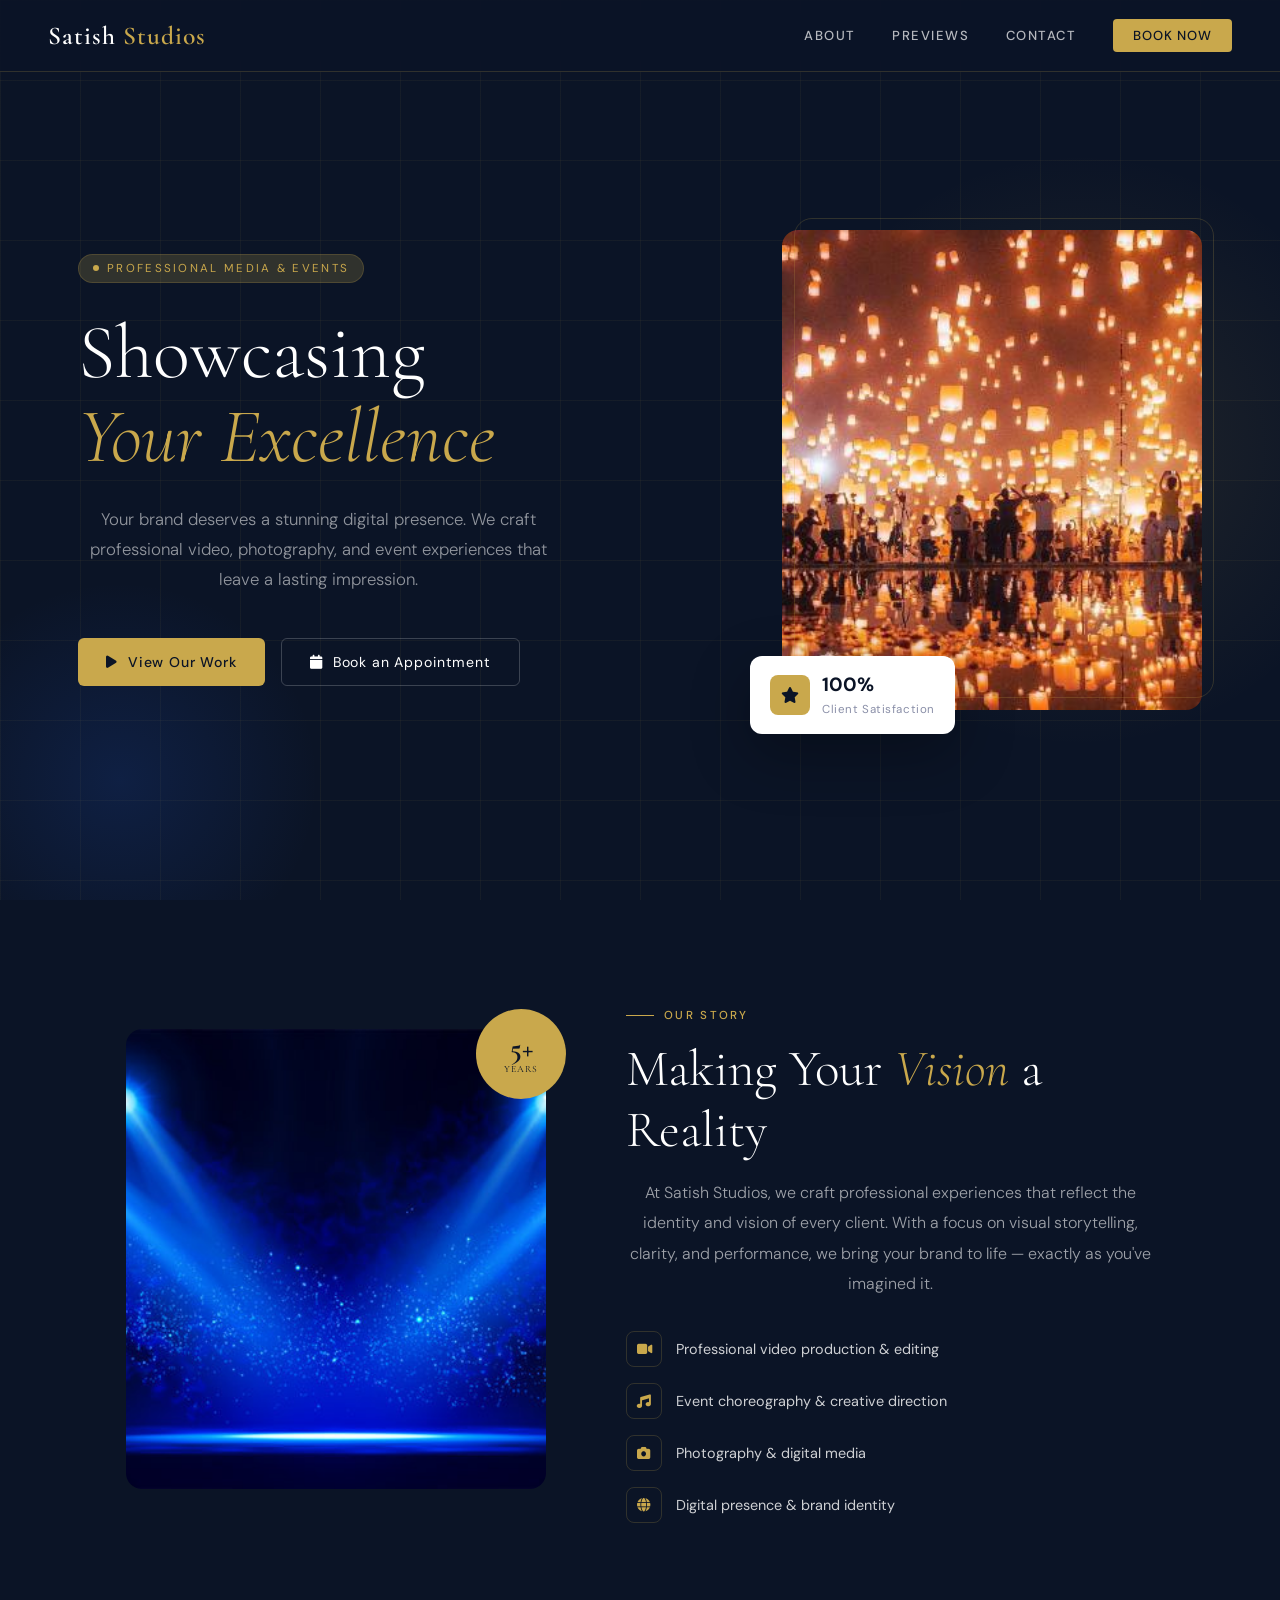
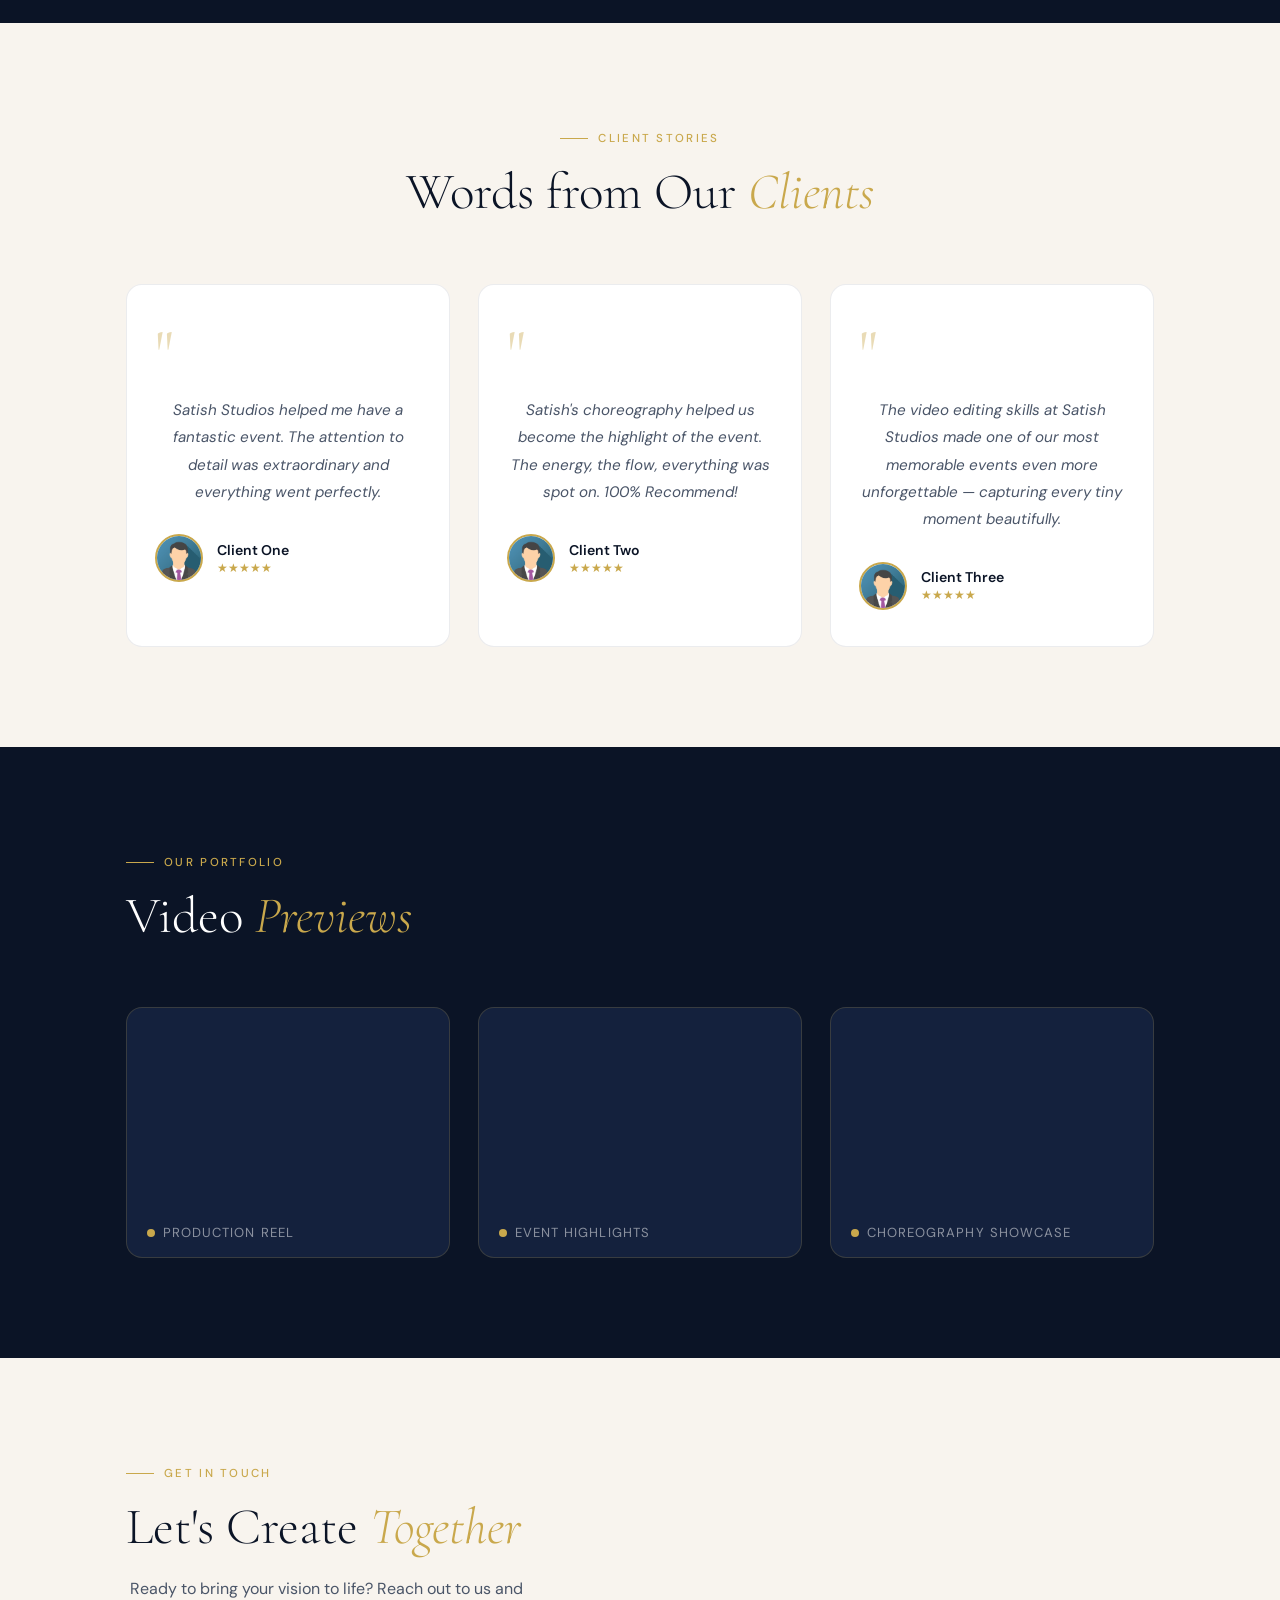
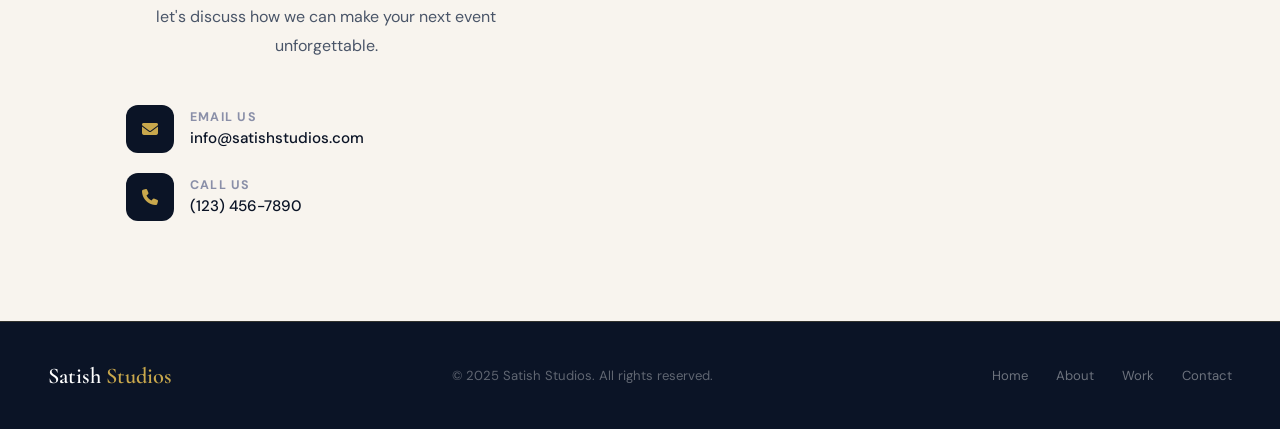
==== index.html @ 978acb2f "something to try" ====
<!doctype html>
<html lang="en">
<head>
  <meta charset="utf-8" />
  <meta name="viewport" content="width=device-width, initial-scale=1" />
  <title>Satish Studios</title>
  <link rel="preconnect" href="https://fonts.googleapis.com">
  <link rel="preconnect" href="https://fonts.gstatic.com" crossorigin>
  <link href="https://fonts.googleapis.com/css2?family=Cormorant+Garamond:ital,wght@0,300;0,400;0,600;1,300;1,400&family=DM+Sans:wght@300;400;500&display=swap" rel="stylesheet">
  <link rel="stylesheet" href="https://cdnjs.cloudflare.com/ajax/libs/font-awesome/6.5.0/css/all.min.css">
  <link rel="stylesheet" href="styles.css">
</head>
<body>

  <!-- NAVBAR -->
  <div class="navbar" id="navbar">
    <div class="logo-text">Satish <span>Studios</span></div>
    <nav class="nav-links">
      <a href="#about-wrap">About</a>
      <a href="#videos-wrap">Previews</a>
      <a href="#contact-wrap">Contact</a>
      <a href="#contact-wrap" class="nav-cta">Book Now</a>
    </nav>
  </div>

  <!-- HERO -->
  <section class="hero" id="hero">
    <div class="hero-bg-grid"></div>
    <div class="hero-bg-orb"></div>
    <div class="hero-bg-orb2"></div>
    <div class="hero-inner">
      <div class="hero-content">
        <div class="hero-tag">Professional Media & Events</div>
        <h1>Showcasing<br><em>Your Excellence</em></h1>
        <p class="hero-desc">Your brand deserves a stunning digital presence. We craft professional video, photography, and event experiences that leave a lasting impression.</p>
        <div class="hero-btns">
          <a href="#videos-wrap" class="btn-gold">
            <i class="fa fa-play"></i> View Our Work
          </a>
          <a href="#contact-wrap" class="btn-outline">
            <i class="fa fa-calendar"></i> Book an Appointment
          </a>
        </div>
      </div>
      <div class="hero-image-wrap">
        <img src="img2.jpg" alt="Satish Studios showcase" onerror="this.style.background='linear-gradient(135deg, #14213d 0%, #1a3a6e 100%)'; this.removeAttribute('src')">
        <div class="hero-image-frame"></div>
        <div class="hero-stat-card">
          <div class="stat-icon"><i class="fa fa-star"></i></div>
          <div class="stat-text">
            <strong>100%</strong>
            <span>Client Satisfaction</span>
          </div>
        </div>
      </div>
    </div>
  </section>

  <!-- ABOUT -->
  <div id="about-wrap">
    <div class="about-inner">
      <div class="about-image reveal">
        <img src="img1.jpg" alt="About Satish Studios" onerror="this.style.background='linear-gradient(135deg, #1a3a6e 0%, #0b1426 100%)'; this.removeAttribute('src')">
        <div class="about-image-badge">
          <strong>5+</strong>
          <span>Years</span>
        </div>
      </div>
      <div class="about-content reveal">
        <div class="section-label">Our Story</div>
        <h2 class="section-title">Making Your <em>Vision</em> a Reality</h2>
        <p>At Satish Studios, we craft professional experiences that reflect the identity and vision of every client. With a focus on visual storytelling, clarity, and performance, we bring your brand to life — exactly as you've imagined it.</p>
        <div class="about-features">
          <div class="about-feature">
            <div class="about-feature-icon"><i class="fa fa-video"></i></div>
            Professional video production & editing
          </div>
          <div class="about-feature">
            <div class="about-feature-icon"><i class="fa fa-music"></i></div>
            Event choreography & creative direction
          </div>
          <div class="about-feature">
            <div class="about-feature-icon"><i class="fa fa-camera"></i></div>
            Photography & digital media
          </div>
          <div class="about-feature">
            <div class="about-feature-icon"><i class="fa fa-globe"></i></div>
            Digital presence & brand identity
          </div>
        </div>
      </div>
    </div>
  </div>

  <!-- TESTIMONIALS -->
  <div id="testimonials-wrap">
    <div class="testimonials-inner">
      <div class="section-label reveal">Client Stories</div>
      <h2 class="section-title reveal">Words from Our <em>Clients</em></h2>
      <div class="testimonials-grid">
        <div class="testimonial-card reveal">
          <div class="testimonial-quote">"</div>
          <p class="testimonial-text">Satish Studios helped me have a fantastic event. The attention to detail was extraordinary and everything went perfectly.</p>
          <div class="testimonial-author">
            <img src="img/client1.jpg" alt="Client" class="testimonial-avatar" onerror="this.style.background='#c9a84c'; this.removeAttribute('src')">
            <div>
              <div class="testimonial-name">Client One</div>
              <div class="testimonial-stars">★★★★★</div>
            </div>
          </div>
        </div>
        <div class="testimonial-card reveal">
          <div class="testimonial-quote">"</div>
          <p class="testimonial-text">Satish's choreography helped us become the highlight of the event. The energy, the flow, everything was spot on. 100% Recommend!</p>
          <div class="testimonial-author">
            <img src="img/client1.jpg" alt="Client" class="testimonial-avatar" onerror="this.style.background='#c9a84c'; this.removeAttribute('src')">
            <div>
              <div class="testimonial-name">Client Two</div>
              <div class="testimonial-stars">★★★★★</div>
            </div>
          </div>
        </div>
        <div class="testimonial-card reveal">
          <div class="testimonial-quote">"</div>
          <p class="testimonial-text">The video editing skills at Satish Studios made one of our most memorable events even more unforgettable — capturing every tiny moment beautifully.</p>
          <div class="testimonial-author">
            <img src="img/client1.jpg" alt="Client" class="testimonial-avatar" onerror="this.style.background='#c9a84c'; this.removeAttribute('src')">
            <div>
              <div class="testimonial-name">Client Three</div>
              <div class="testimonial-stars">★★★★★</div>
            </div>
          </div>
        </div>
      </div>
    </div>
  </div>

  <!-- VIDEO PREVIEWS -->
  <div id="videos-wrap">
    <div class="videos-inner">
      <div class="section-label reveal">Our Portfolio</div>
      <h2 class="section-title reveal">Video <em>Previews</em></h2>
      <div class="videos-grid">
        <div class="video-card reveal">
          <iframe src="https://www.youtube.com/embed/VgnOD2RiXuU" allowfullscreen loading="lazy"></iframe>
          <div class="video-card-label">Production Reel</div>
        </div>
        <div class="video-card reveal">
          <iframe src="https://www.youtube.com/embed/WE9Vf-kpZns" allowfullscreen loading="lazy"></iframe>
          <div class="video-card-label">Event Highlights</div>
        </div>
        <div class="video-card reveal">
          <iframe src="https://www.youtube.com/embed/uQgm1p4tl3U" allowfullscreen loading="lazy"></iframe>
          <div class="video-card-label">Choreography Showcase</div>
        </div>
      </div>
    </div>
  </div>

  <!-- CONTACT -->
  <div id="contact-wrap">
    <div class="contact-inner">
      <div class="contact-content reveal">
        <div class="section-label">Get in Touch</div>
        <h2 class="section-title">Let's Create <em>Together</em></h2>
        <p>Ready to bring your vision to life? Reach out to us and let's discuss how we can make your next event unforgettable.</p>
        <div class="contact-details">
          <div class="contact-item">
            <div class="contact-icon"><i class="fa fa-envelope"></i></div>
            <div class="contact-item-text">
              <strong>Email Us</strong>
              <a href="mailto:info@satishstudios.com">info@satishstudios.com</a>
            </div>
          </div>
          <div class="contact-item">
            <div class="contact-icon"><i class="fa fa-phone"></i></div>
            <div class="contact-item-text">
              <strong>Call Us</strong>
              <span>(123) 456-7890</span>
            </div>
          </div>
        </div>
      </div>
      <!-- <div class="contact-form-wrap reveal">
        <div class="form-group">
          <label>Your Name</label>
          <input type="text" placeholder="John Smith">
        </div>
        <div class="form-group">
          <label>Email Address</label>
          <input type="email" placeholder="john@example.com">
        </div>
        <div class="form-group">
          <label>Event Type</label>
          <input type="text" placeholder="Wedding, Corporate, Birthday...">
        </div>
        <div class="form-group">
          <label>Message</label>
          <textarea placeholder="Tell us about your vision..."></textarea>
        </div>
        <button class="form-submit">Send Message &nbsp;→</button>
      </div> -->
    </div>
  </div>

  <!-- FOOTER -->
  <footer>
    <div class="footer-logo">Satish <span>Studios</span></div>
    <div class="footer-copy">&copy; 2025 Satish Studios. All rights reserved.</div>
    <div class="footer-links">
      <a href="#hero">Home</a>
      <a href="#about-wrap">About</a>
      <a href="#videos-wrap">Work</a>
      <a href="#contact-wrap">Contact</a>
    </div>
  </footer>

  <script>
    // Navbar scroll effect
    const navbar = document.getElementById('navbar');
    window.addEventListener('scroll', () => {
      navbar.classList.toggle('scrolled', window.scrollY > 50);
    });

    // Reveal on scroll
    const reveals = document.querySelectorAll('.reveal');
    const observer = new IntersectionObserver((entries) => {
      entries.forEach((entry, i) => {
        if (entry.isIntersecting) {
          setTimeout(() => entry.target.classList.add('visible'), i * 80);
          observer.unobserve(entry.target);
        }
      });
    }, { threshold: 0.12 });
    reveals.forEach(el => observer.observe(el));
  </script>
</body>
</html>
---- styles.css ----
:root {
      --navy: #0b1426;
      --navy-mid: #14213d;
      --gold: #c9a84c;
      --gold-light: #e2c47a;
      --cream: #f8f4ee;
      --white: #ffffff;
      --text-muted: #8a8fa8;
      --border: rgba(201, 168, 76, 0.2);
    }

    *, *::before, *::after { box-sizing: border-box; margin: 0; padding: 0; }

    html { scroll-behavior: smooth; }

    body {
      font-family: 'DM Sans', sans-serif;
      background: var(--cream);
      color: var(--navy);
      overflow-x: hidden;
    }

    /* ───── SCROLLBAR ───── */
    ::-webkit-scrollbar { width: 6px; }
    ::-webkit-scrollbar-track { background: var(--cream); }
    ::-webkit-scrollbar-thumb { background: var(--gold); border-radius: 3px; }

    /* ───── NAVBAR ───── */
    .navbar {
      position: fixed;
      top: 0; left: 0; right: 0;
      z-index: 9000;
      padding: 0 48px;
      height: 72px;
      display: flex;
      align-items: center;
      justify-content: space-between;
      background: rgba(11, 20, 38, 0.92);
      backdrop-filter: blur(12px);
      border-bottom: 1px solid var(--border);
      transition: background 0.3s;
    }
    .navbar.scrolled { background: rgba(11, 20, 38, 0.98); }

    .logo-text {
      font-family: 'Cormorant Garamond', serif;
      font-size: 1.6rem;
      font-weight: 600;
      color: var(--white);
      letter-spacing: 0.04em;
    }
    .logo-text span { color: var(--gold); }

    .nav-links { display: flex; gap: 36px; align-items: center; }
    .nav-links a {
      font-size: 0.82rem;
      font-weight: 500;
      letter-spacing: 0.12em;
      text-transform: uppercase;
      color: rgba(255,255,255,0.7);
      text-decoration: none;
      transition: color 0.2s;
      position: relative;
    }
    .nav-links a::after {
      content: '';
      position: absolute;
      bottom: -4px; left: 0;
      width: 0; height: 1px;
      background: var(--gold);
      transition: width 0.3s;
    }
    .nav-links a:hover { color: var(--gold); }
    .nav-links a:hover::after { width: 100%; }

    .nav-cta {
      background: var(--gold) !important;
      color: var(--navy) !important;
      padding: 8px 20px;
      border-radius: 4px;
      font-weight: 500 !important;
      letter-spacing: 0.08em !important;
    }
    .nav-cta:hover { background: var(--gold-light) !important; }
    .nav-cta::after { display: none !important; }

    /* ───── HERO ───── */
    .hero {
      min-height: 100vh;
      background: var(--navy);
      display: flex;
      align-items: center;
      position: relative;
      overflow: hidden;
      padding: 120px 48px 80px;
    }

    .hero-bg-grid {
      position: absolute;
      inset: 0;
      background-image:
        linear-gradient(rgba(201,168,76,0.06) 1px, transparent 1px),
        linear-gradient(90deg, rgba(201,168,76,0.06) 1px, transparent 1px);
      background-size: 80px 80px;
      pointer-events: none;
    }
    .hero-bg-orb {
      position: absolute;
      width: 600px; height: 600px;
      background: radial-gradient(circle, rgba(201,168,76,0.12) 0%, transparent 70%);
      right: -100px; top: 50%;
      transform: translateY(-50%);
      pointer-events: none;
    }
    .hero-bg-orb2 {
      position: absolute;
      width: 400px; height: 400px;
      background: radial-gradient(circle, rgba(37,99,235,0.15) 0%, transparent 70%);
      left: -80px; bottom: -80px;
      pointer-events: none;
    }

    .hero-inner {
      position: relative;
      z-index: 2;
      max-width: 1124px;
      margin: 0 auto;
      width: 100%;
      display: flex;
      align-items: center;
      gap: 80px;
    }

    .hero-content { flex: 1; }
    .hero-tag {
      display: inline-flex;
      align-items: center;
      gap: 8px;
      background: var(--border);
      border: 1px solid var(--border);
      color: var(--gold);
      font-size: 0.72rem;
      letter-spacing: 0.2em;
      text-transform: uppercase;
      padding: 6px 14px;
      border-radius: 100px;
      margin-bottom: 28px;
      animation: fadeUp 0.6s ease both;
    }
    .hero-tag::before {
      content: '';
      width: 6px; height: 6px;
      background: var(--gold);
      border-radius: 50%;
    }

    .hero h1 {
      font-family: 'Cormorant Garamond', serif;
      font-size: clamp(3rem, 6vw, 5.5rem);
      font-weight: 300;
      line-height: 1.1;
      color: var(--white);
      margin-bottom: 24px;
      animation: fadeUp 0.6s 0.1s ease both;
    }
    .hero h1 em {
      font-style: italic;
      color: var(--gold);
    }

    .hero-desc {
      font-size: 1.05rem;
      color: rgba(255,255,255,0.55);
      max-width: 480px;
      line-height: 1.8;
      margin-bottom: 44px;
      font-weight: 300;
      animation: fadeUp 0.6s 0.2s ease both;
    }

    .hero-btns {
      display: flex;
      gap: 16px;
      flex-wrap: wrap;
      animation: fadeUp 0.6s 0.3s ease both;
    }

    .btn-gold {
      display: inline-flex;
      align-items: center;
      gap: 10px;
      background: var(--gold);
      color: var(--navy);
      padding: 14px 28px;
      border-radius: 6px;
      font-weight: 500;
      font-size: 0.88rem;
      letter-spacing: 0.06em;
      text-decoration: none;
      transition: background 0.2s, transform 0.2s;
    }
    .btn-gold:hover { background: var(--gold-light); transform: translateY(-2px); }

    .btn-outline {
      display: inline-flex;
      align-items: center;
      gap: 10px;
      background: transparent;
      color: var(--white);
      padding: 14px 28px;
      border-radius: 6px;
      border: 1px solid rgba(255,255,255,0.2);
      font-weight: 400;
      font-size: 0.88rem;
      letter-spacing: 0.06em;
      text-decoration: none;
      transition: border-color 0.2s, color 0.2s, transform 0.2s;
    }
    .btn-outline:hover { border-color: var(--gold); color: var(--gold); transform: translateY(-2px); }

    .hero-image-wrap {
      flex: 0 0 420px;
      position: relative;
      animation: fadeUp 0.8s 0.2s ease both;
    }
    .hero-image-wrap img {
      width: 100%;
      height: 480px;
      object-fit: cover;
      border-radius: 16px;
      display: block;
    }
    .hero-image-frame {
      position: absolute;
      inset: -12px -12px 12px 12px;
      border: 1px solid var(--border);
      border-radius: 18px;
      pointer-events: none;
    }
    .hero-stat-card {
      position: absolute;
      bottom: -24px;
      left: -32px;
      background: var(--white);
      border-radius: 12px;
      padding: 16px 20px;
      box-shadow: 0 20px 60px rgba(0,0,0,0.3);
      display: flex;
      align-items: center;
      gap: 12px;
    }
    .stat-icon {
      width: 40px; height: 40px;
      background: var(--gold);
      border-radius: 8px;
      display: flex;
      align-items: center;
      justify-content: center;
      color: var(--navy);
      font-size: 1rem;
    }
    .stat-text strong { display: block; font-size: 1.2rem; color: var(--navy); }
    .stat-text span { font-size: 0.72rem; color: var(--text-muted); letter-spacing: 0.05em; }

    /* ───── SECTION SHARED ───── */
    .section {
      padding: 100px 48px;
      max-width: 1124px;
      margin: 0 auto;
    }

    .section-label {
      display: inline-flex;
      align-items: center;
      gap: 10px;
      font-size: 0.72rem;
      letter-spacing: 0.2em;
      text-transform: uppercase;
      color: var(--gold);
      font-weight: 500;
      margin-bottom: 16px;
    }
    .section-label::before {
      content: '';
      width: 28px; height: 1px;
      background: var(--gold);
    }

    .section-title {
      font-family: 'Cormorant Garamond', serif;
      font-size: clamp(2.2rem, 4vw, 3.4rem);
      font-weight: 300;
      line-height: 1.2;
      color: var(--navy);
      margin-bottom: 16px;
    }
    .section-title em { font-style: italic; color: var(--gold); }

    /* ───── ABOUT ───── */
    #about-wrap {
      background: var(--navy);
      padding: 0;
    }
    .about-inner {
      display: flex;
      gap: 80px;
      align-items: center;
      padding: 100px 48px;
      max-width: 1124px;
      margin: 0 auto;
    }
    .about-image {
      flex: 0 0 420px;
      position: relative;
    }
    .about-image img {
      width: 100%;
      height: 460px;
      object-fit: cover;
      border-radius: 16px;
    }
    .about-image-badge {
      position: absolute;
      top: -20px; right: -20px;
      width: 90px; height: 90px;
      background: var(--gold);
      border-radius: 50%;
      display: flex;
      flex-direction: column;
      align-items: center;
      justify-content: center;
      font-family: 'Cormorant Garamond', serif;
      color: var(--navy);
    }
    .about-image-badge strong { font-size: 1.8rem; line-height: 1; }
    .about-image-badge span { font-size: 0.6rem; letter-spacing: 0.1em; text-transform: uppercase; }

    .about-content { flex: 1; }
    .about-content .section-title { color: var(--white); }
    .about-content p {
      color: rgba(255,255,255,0.6);
      line-height: 1.9;
      font-weight: 300;
      font-size: 1rem;
      margin-bottom: 32px;
    }
    .about-features { display: flex; flex-direction: column; gap: 16px; }
    .about-feature {
      display: flex;
      align-items: center;
      gap: 14px;
      color: rgba(255,255,255,0.8);
      font-size: 0.9rem;
    }
    .about-feature-icon {
      width: 36px; height: 36px;
      border: 1px solid var(--border);
      border-radius: 8px;
      display: flex;
      align-items: center;
      justify-content: center;
      color: var(--gold);
      font-size: 0.85rem;
      flex-shrink: 0;
    }

    /* ───── TESTIMONIALS ───── */
    #testimonials-wrap { background: var(--cream); }
    .testimonials-inner {
      padding: 100px 48px;
      max-width: 1124px;
      margin: 0 auto;
      text-align: center;
    }
    .testimonials-grid {
      display: grid;
      grid-template-columns: repeat(auto-fit, minmax(280px, 1fr));
      gap: 28px;
      margin-top: 60px;
    }
    .testimonial-card {
      background: var(--white);
      border: 1px solid rgba(11,20,38,0.08);
      border-radius: 16px;
      padding: 36px 28px;
      text-align: left;
      position: relative;
      transition: transform 0.3s, box-shadow 0.3s;
    }
    .testimonial-card:hover {
      transform: translateY(-6px);
      box-shadow: 0 24px 60px rgba(11,20,38,0.1);
    }
    .testimonial-quote {
      font-family: 'Cormorant Garamond', serif;
      font-size: 4rem;
      color: var(--gold);
      line-height: 1;
      margin-bottom: 12px;
      opacity: 0.4;
    }
    .testimonial-text {
      font-size: 0.95rem;
      line-height: 1.8;
      color: #4a5568;
      font-style: italic;
      margin-bottom: 28px;
    }
    .testimonial-author { display: flex; align-items: center; gap: 14px; }
    .testimonial-avatar {
      width: 48px; height: 48px;
      border-radius: 50%;
      object-fit: cover;
      border: 2px solid var(--gold);
    }
    .testimonial-name {
      font-weight: 600;
      font-size: 0.88rem;
      color: var(--navy);
    }
    .testimonial-stars { color: var(--gold); font-size: 0.72rem; margin-top: 2px; }

    /* ───── VIDEOS ───── */
    #videos-wrap { background: var(--navy); }
    .videos-inner {
      padding: 100px 48px;
      max-width: 1124px;
      margin: 0 auto;
    }
    .videos-inner .section-title { color: var(--white); }
    .videos-grid {
      display: grid;
      grid-template-columns: repeat(auto-fit, minmax(300px, 1fr));
      gap: 28px;
      margin-top: 60px;
    }
    .video-card {
      border-radius: 16px;
      overflow: hidden;
      background: var(--navy-mid);
      border: 1px solid var(--border);
      transition: transform 0.3s, box-shadow 0.3s;
    }
    .video-card:hover {
      transform: translateY(-6px);
      box-shadow: 0 24px 60px rgba(0,0,0,0.4);
    }
    .video-card iframe {
      width: 100%;
      height: 200px;
      display: block;
      border: none;
    }
    .video-card-label {
      padding: 16px 20px;
      font-size: 0.82rem;
      color: rgba(255,255,255,0.5);
      letter-spacing: 0.08em;
      text-transform: uppercase;
      display: flex;
      align-items: center;
      gap: 8px;
    }
    .video-card-label::before {
      content: '';
      width: 8px; height: 8px;
      background: var(--gold);
      border-radius: 50%;
    }

    /* ───── CONTACT ───── */
    #contact-wrap { background: var(--cream); }
    .contact-inner {
      padding: 100px 48px;
      max-width: 1124px;
      margin: 0 auto;
      display: flex;
      gap: 80px;
      align-items: flex-start;
    }
    .contact-content { flex: 1; }
    .contact-content p {
      color: #4a5568;
      line-height: 1.8;
      margin-bottom: 44px;
      max-width: 400px;
    }
    .contact-details { display: flex; flex-direction: column; gap: 20px; }
    .contact-item {
      display: flex;
      align-items: center;
      gap: 16px;
    }
    .contact-icon {
      width: 48px; height: 48px;
      background: var(--navy);
      border-radius: 12px;
      display: flex;
      align-items: center;
      justify-content: center;
      color: var(--gold);
      font-size: 1rem;
      flex-shrink: 0;
    }
    .contact-item-text strong { display: block; font-size: 0.78rem; color: var(--text-muted); letter-spacing: 0.1em; text-transform: uppercase; margin-bottom: 2px; }
    .contact-item-text a, .contact-item-text span { color: var(--navy); font-weight: 500; text-decoration: none; font-size: 0.95rem; }
    .contact-item-text a:hover { color: var(--gold); }

    .contact-form-wrap {
      flex: 1;
      background: var(--navy);
      border-radius: 20px;
      padding: 44px;
    }
    .form-group { margin-bottom: 20px; }
    .form-group label {
      display: block;
      font-size: 0.76rem;
      letter-spacing: 0.12em;
      text-transform: uppercase;
      color: rgba(255,255,255,0.5);
      margin-bottom: 8px;
    }
    .form-group input,
    .form-group textarea {
      width: 100%;
      background: rgba(255,255,255,0.06);
      border: 1px solid var(--border);
      border-radius: 8px;
      padding: 12px 16px;
      color: var(--white);
      font-family: 'DM Sans', sans-serif;
      font-size: 0.92rem;
      transition: border-color 0.2s;
      outline: none;
    }
    .form-group input:focus,
    .form-group textarea:focus { border-color: var(--gold); }
    .form-group textarea { resize: vertical; min-height: 110px; }
    .form-group input::placeholder,
    .form-group textarea::placeholder { color: rgba(255,255,255,0.25); }
    .form-submit {
      width: 100%;
      background: var(--gold);
      color: var(--navy);
      border: none;
      padding: 14px;
      border-radius: 8px;
      font-weight: 600;
      font-size: 0.9rem;
      letter-spacing: 0.06em;
      cursor: pointer;
      font-family: 'DM Sans', sans-serif;
      transition: background 0.2s;
    }
    .form-submit:hover { background: var(--gold-light); }

    /* ───── FOOTER ───── */
    footer {
      background: var(--navy);
      border-top: 1px solid var(--border);
      padding: 40px 48px;
      display: flex;
      align-items: center;
      justify-content: space-between;
      flex-wrap: wrap;
      gap: 20px;
    }
    .footer-logo {
      font-family: 'Cormorant Garamond', serif;
      font-size: 1.4rem;
      color: var(--white);
      font-weight: 600;
    }
    .footer-logo span { color: var(--gold); }
    .footer-copy { font-size: 0.82rem; color: rgba(255,255,255,0.35); }
    .footer-links { display: flex; gap: 28px; }
    .footer-links a {
      font-size: 0.82rem;
      color: rgba(255,255,255,0.4);
      text-decoration: none;
      transition: color 0.2s;
    }
    .footer-links a:hover { color: var(--gold); }

    /* ───── ANIMATIONS ───── */
    @keyframes fadeUp {
      from { opacity: 0; transform: translateY(24px); }
      to { opacity: 1; transform: translateY(0); }
    }

    .reveal {
      opacity: 0;
      transform: translateY(32px);
      transition: opacity 0.7s ease, transform 0.7s ease;
    }
    .reveal.visible {
      opacity: 1;
      transform: none;
    }

    /* ───── RESPONSIVE ───── */
    @media (max-width: 900px) {
      .navbar { padding: 0 24px; }
      .hero { padding: 120px 24px 60px; }
      .hero-inner { flex-direction: column; gap: 48px; }
      .hero-image-wrap { flex: none; width: 100%; max-width: 420px; }
      .about-inner { flex-direction: column; padding: 60px 24px; }
      .about-image { flex: none; width: 100%; }
      .contact-inner { flex-direction: column; padding: 60px 24px; }
      .section, .testimonials-inner, .videos-inner { padding: 60px 24px; }
      footer { padding: 32px 24px; flex-direction: column; text-align: center; }
      .nav-links { gap: 20px; }
    }

    @media (max-width: 600px) {
      .nav-links .nav-cta { display: none; }
      .hero h1 { font-size: 2.6rem; }
    }

    p{
        text-align: center;
    }
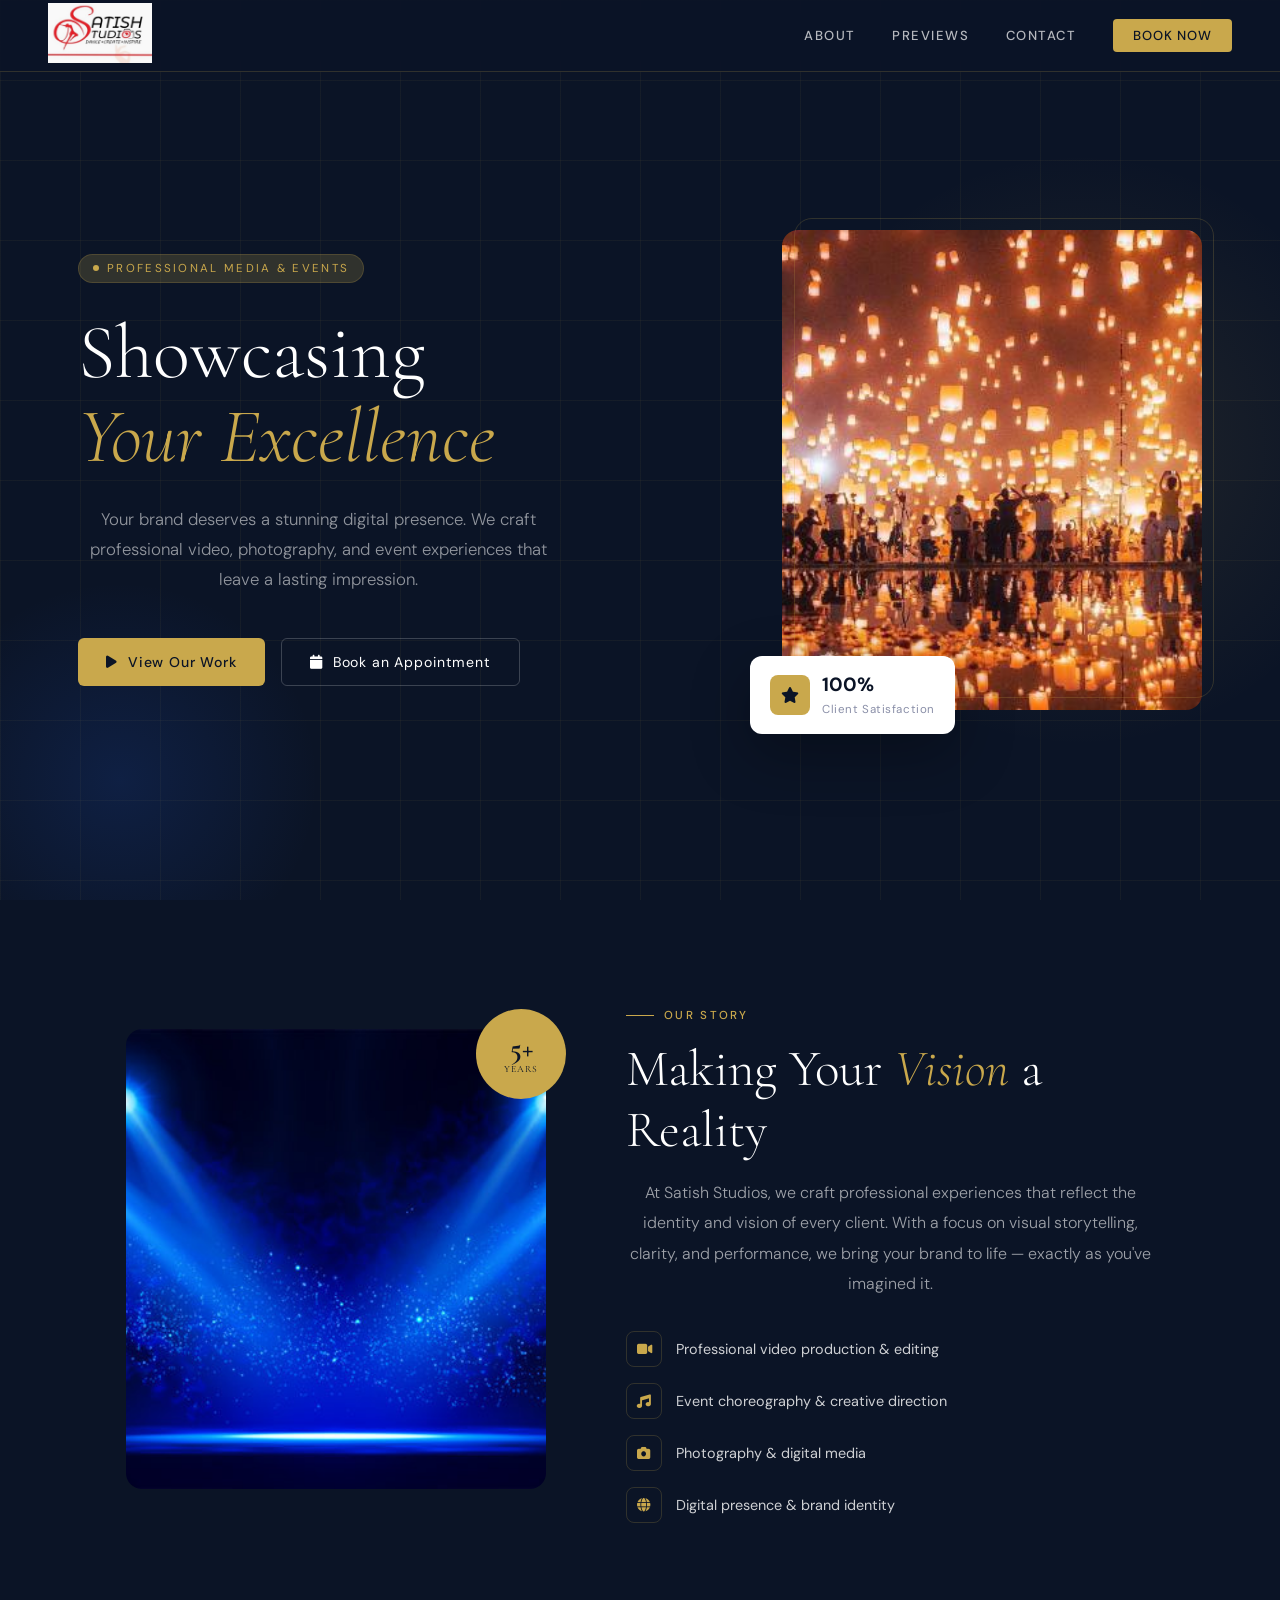
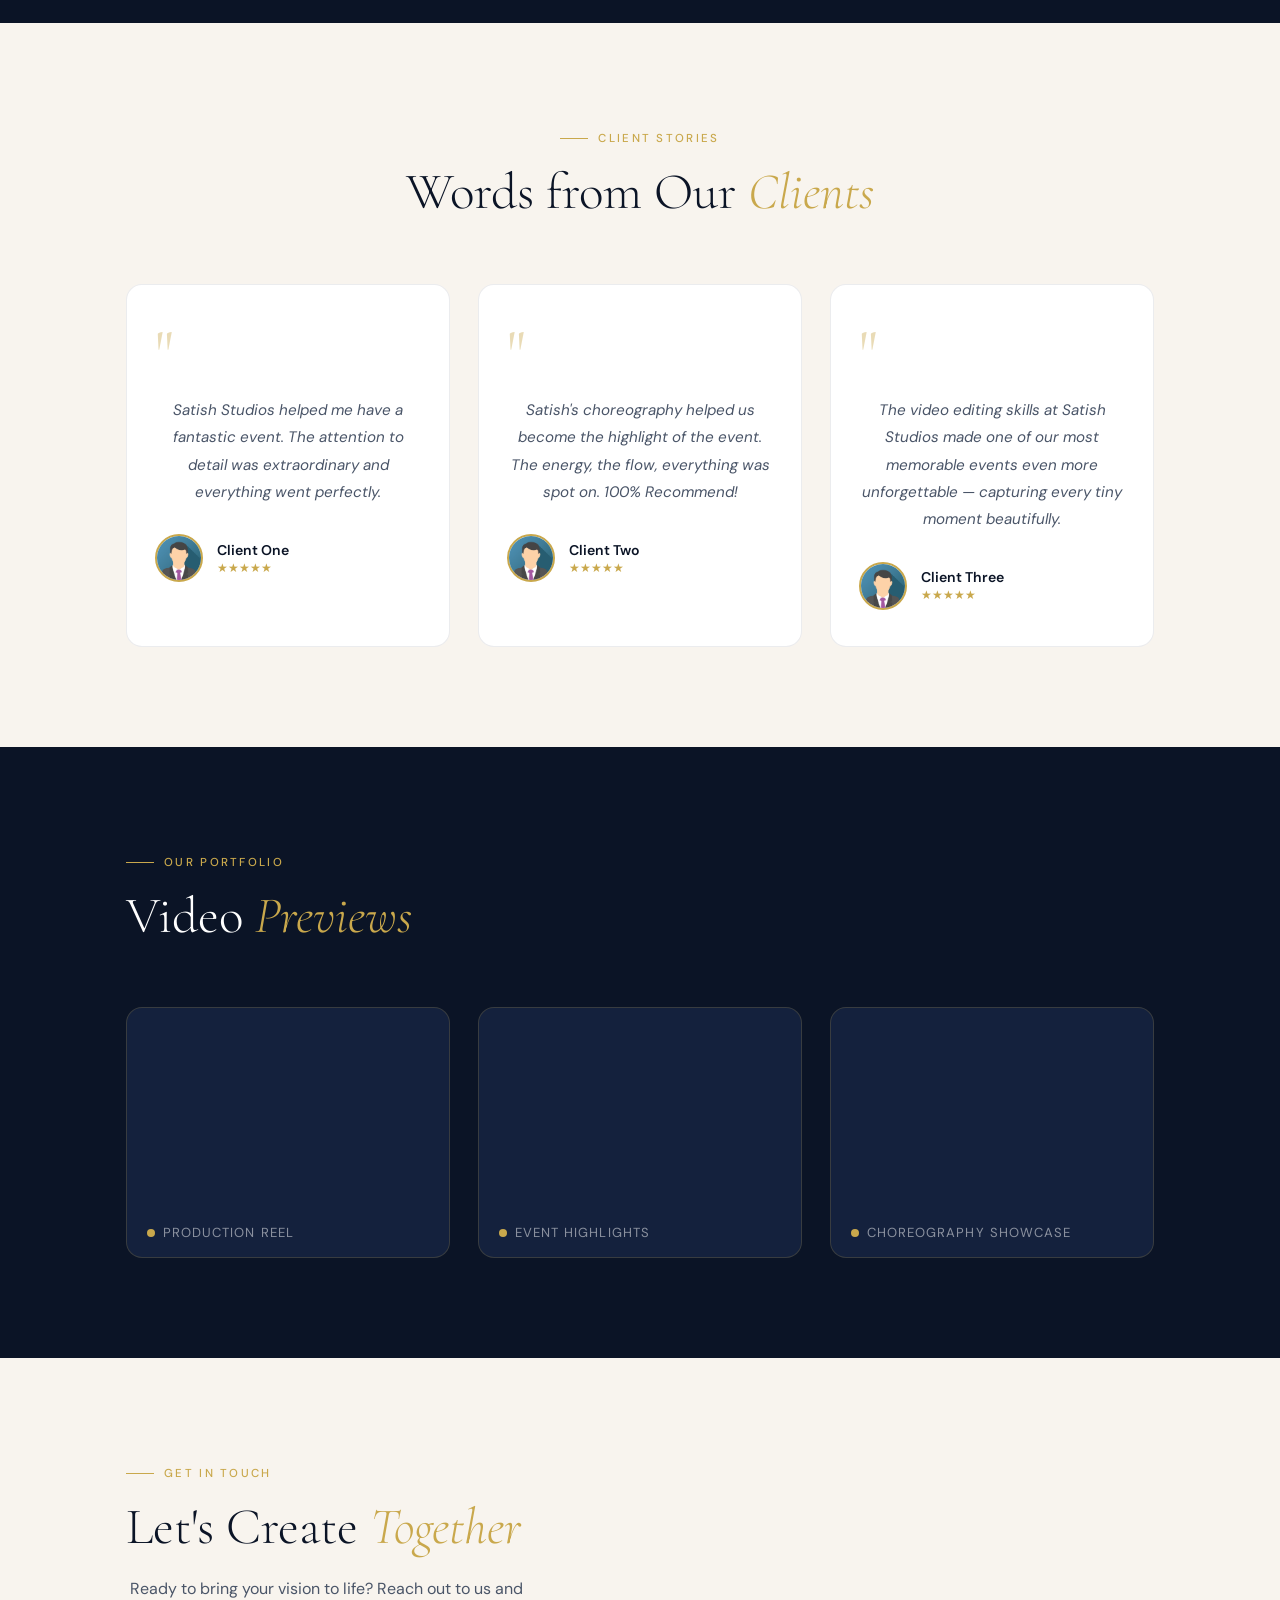
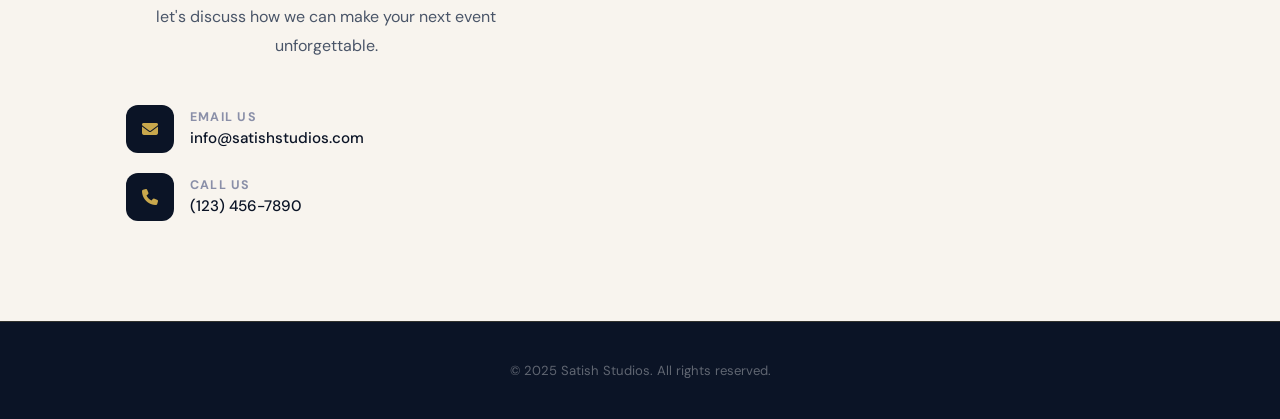
==== commit f10c9247: "small changes" ====
--- a/index.html
+++ b/index.html
@@ -14,7 +14,8 @@
 
   <!-- NAVBAR -->
   <div class="navbar" id="navbar">
-    <div class="logo-text">Satish <span>Studios</span></div>
+    <!-- <div class="logo-text">Satish <span>Studios</span></div> -->
+    <div class="logo"><img src="logo.png" alt="Satish Studios Logo Watermark" style="height:60px;"></div>
     <nav class="nav-links">
       <a href="#about-wrap">About</a>
       <a href="#videos-wrap">Previews</a>
@@ -142,7 +143,7 @@
       <h2 class="section-title reveal">Video <em>Previews</em></h2>
       <div class="videos-grid">
         <div class="video-card reveal">
-          <iframe src="https://www.youtube.com/embed/VgnOD2RiXuU" allowfullscreen loading="lazy"></iframe>
+          <iframe src="https://www.youtube.com/embed/VgnOD2RiXuU" allowfullscreen></iframe>
           <div class="video-card-label">Production Reel</div>
         </div>
         <div class="video-card reveal">
@@ -205,14 +206,7 @@
 
   <!-- FOOTER -->
   <footer>
-    <div class="footer-logo">Satish <span>Studios</span></div>
-    <div class="footer-copy">&copy; 2025 Satish Studios. All rights reserved.</div>
-    <div class="footer-links">
-      <a href="#hero">Home</a>
-      <a href="#about-wrap">About</a>
-      <a href="#videos-wrap">Work</a>
-      <a href="#contact-wrap">Contact</a>
-    </div>
+    <div class="footer-copy" style="text-align: center;">&copy; 2025 Satish Studios. All rights reserved.</div>
   </footer>
 
   <script>
--- a/styles.css
+++ b/styles.css
@@ -560,12 +560,13 @@
       background: var(--navy);
       border-top: 1px solid var(--border);
       padding: 40px 48px;
-      display: flex;
-      align-items: center;
+
+      text-align: center;
       justify-content: space-between;
       flex-wrap: wrap;
       gap: 20px;
     }
+
     .footer-logo {
       font-family: 'Cormorant Garamond', serif;
       font-size: 1.4rem;
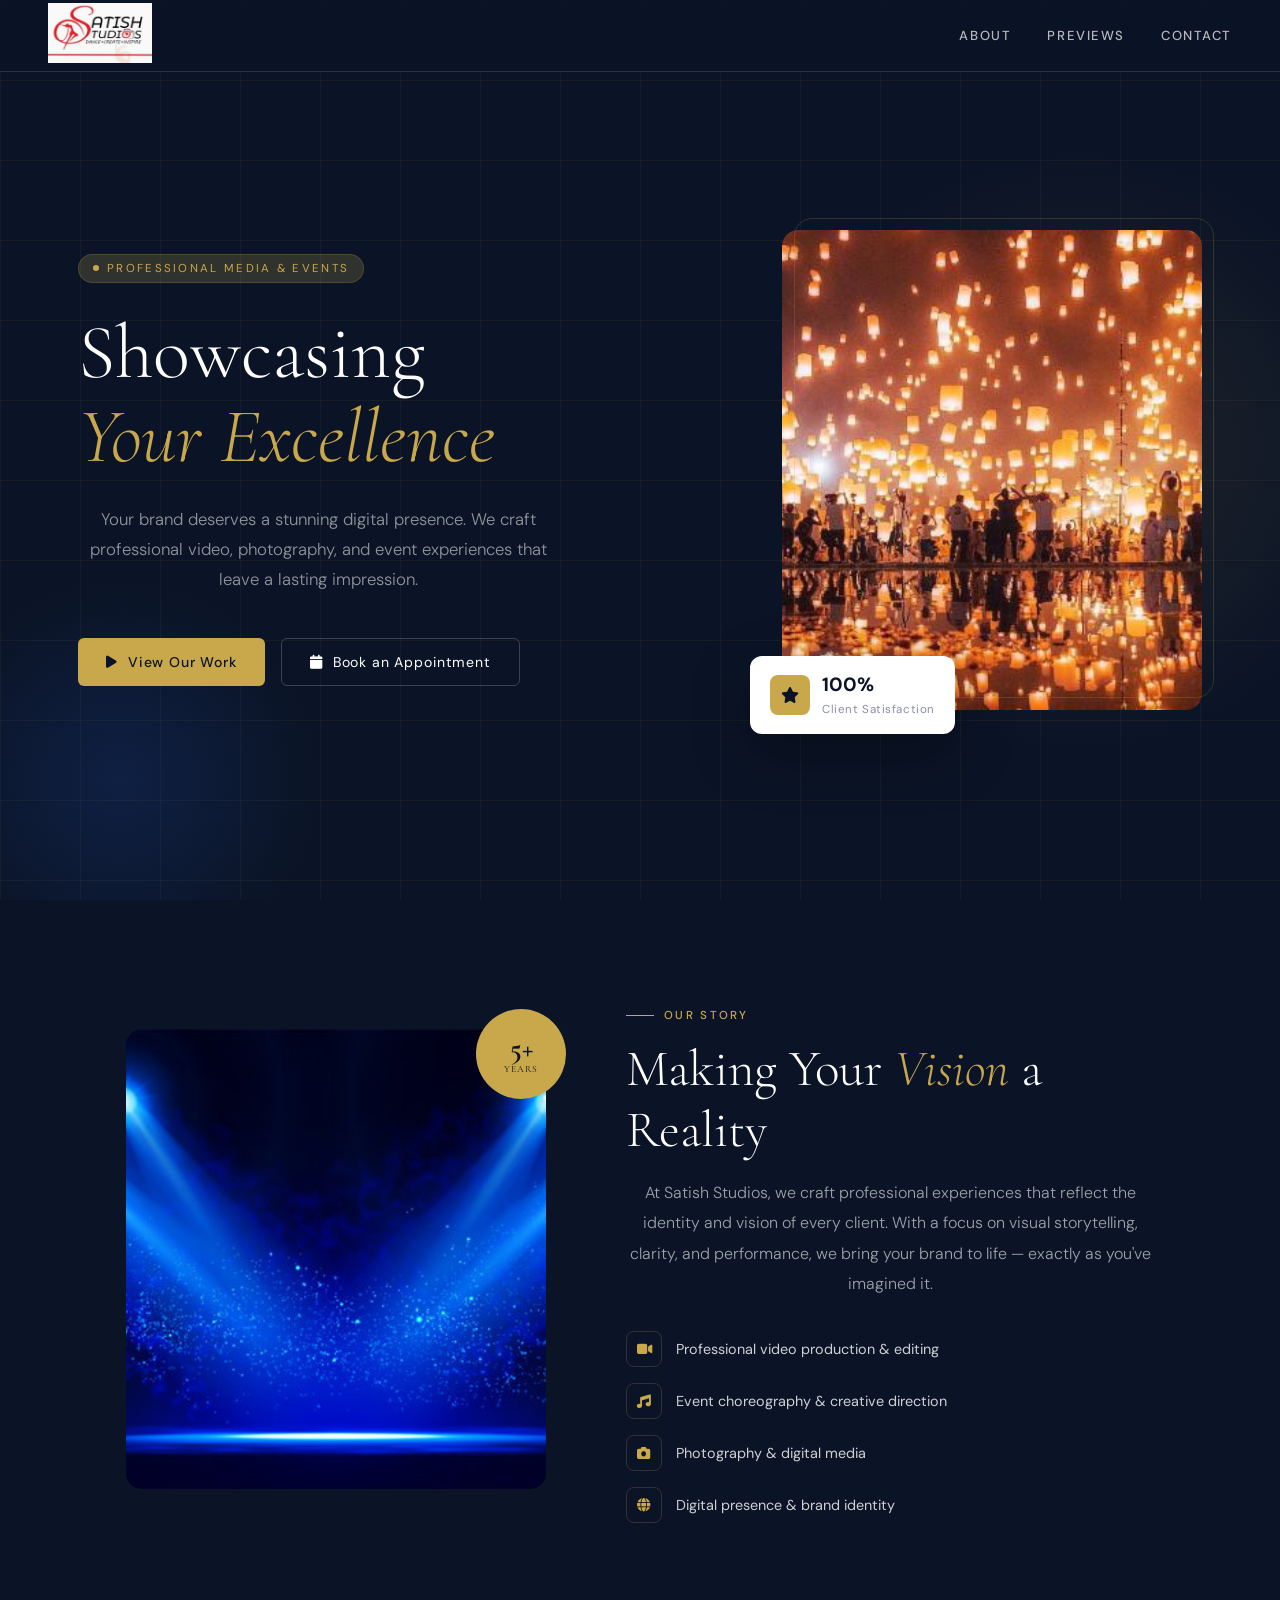
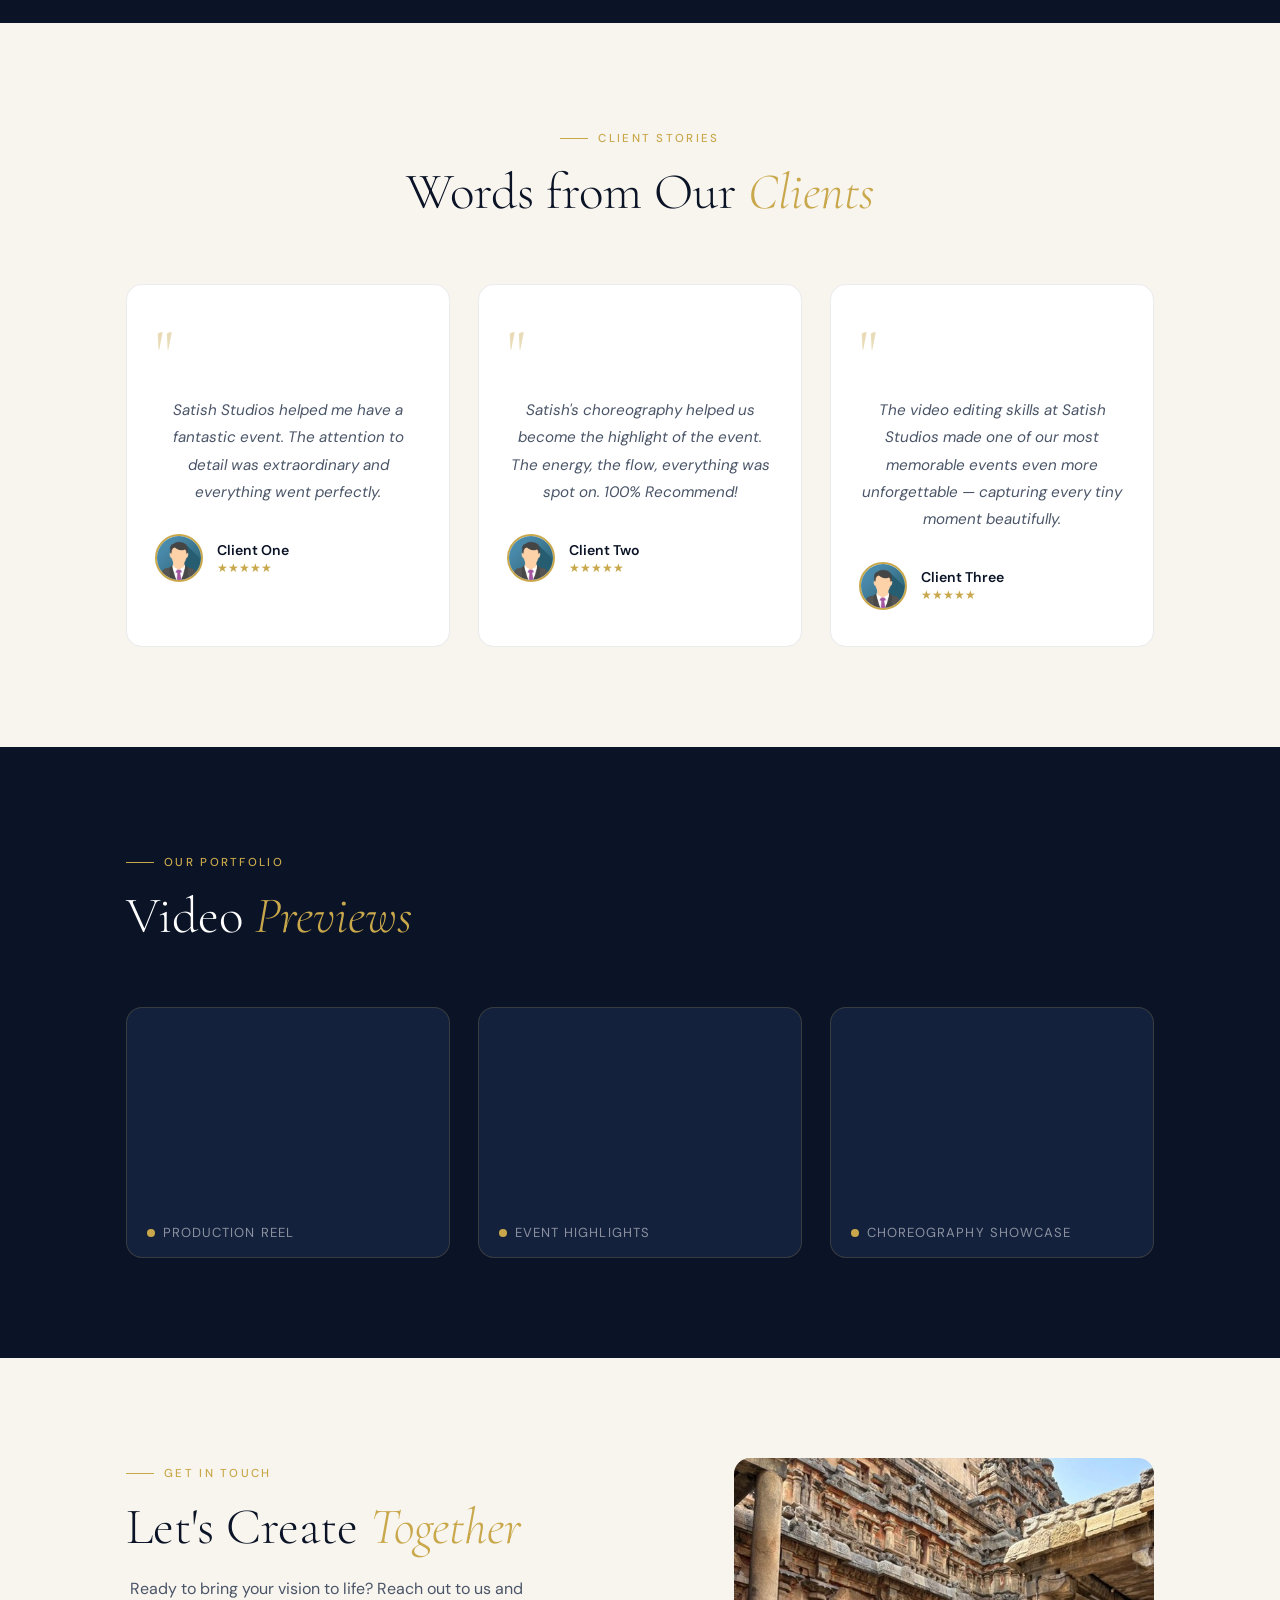
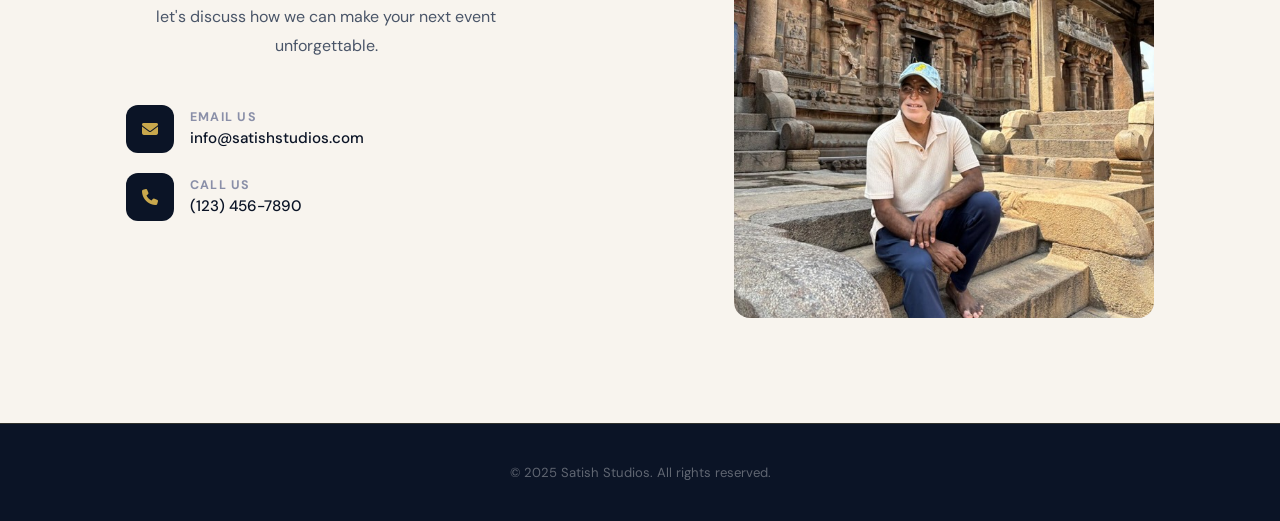
==== commit d96fbeee: "added pic" ====
--- a/index.html
+++ b/index.html
@@ -20,7 +20,6 @@
       <a href="#about-wrap">About</a>
       <a href="#videos-wrap">Previews</a>
       <a href="#contact-wrap">Contact</a>
-      <a href="#contact-wrap" class="nav-cta">Book Now</a>
     </nav>
   </div>
 
@@ -182,6 +181,12 @@
           </div>
         </div>
       </div>
+      <div class="about-image reveal">
+        <img src="IMG_2014.jpg" alt="About Satish Studios" onerror="this.style.background='linear-gradient(135deg, #1a3a6e 0%, #0b1426 100%)'; this.removeAttribute('src')">
+        <!-- <div class="about-image-badge">
+          Call Now
+        </div> -->
+      </div>
       <!-- <div class="contact-form-wrap reveal">
         <div class="form-group">
           <label>Your Name</label>
